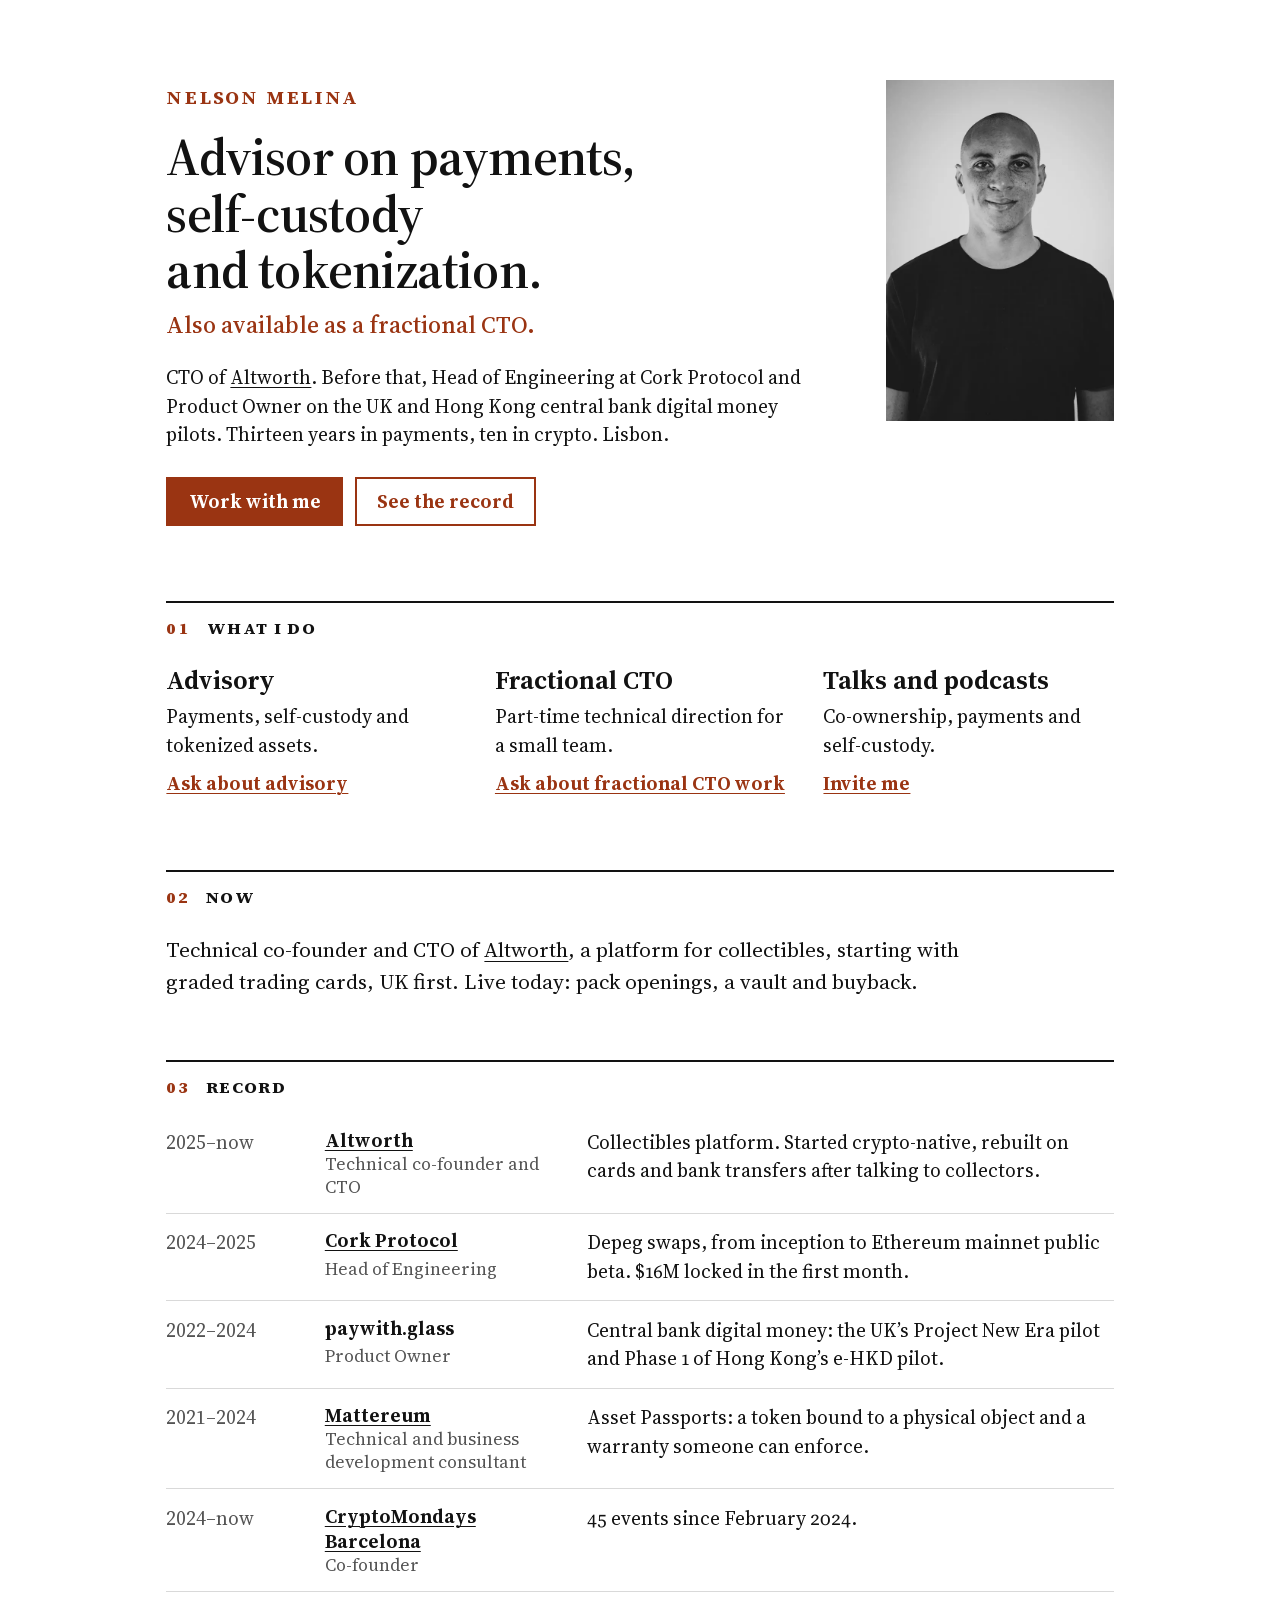
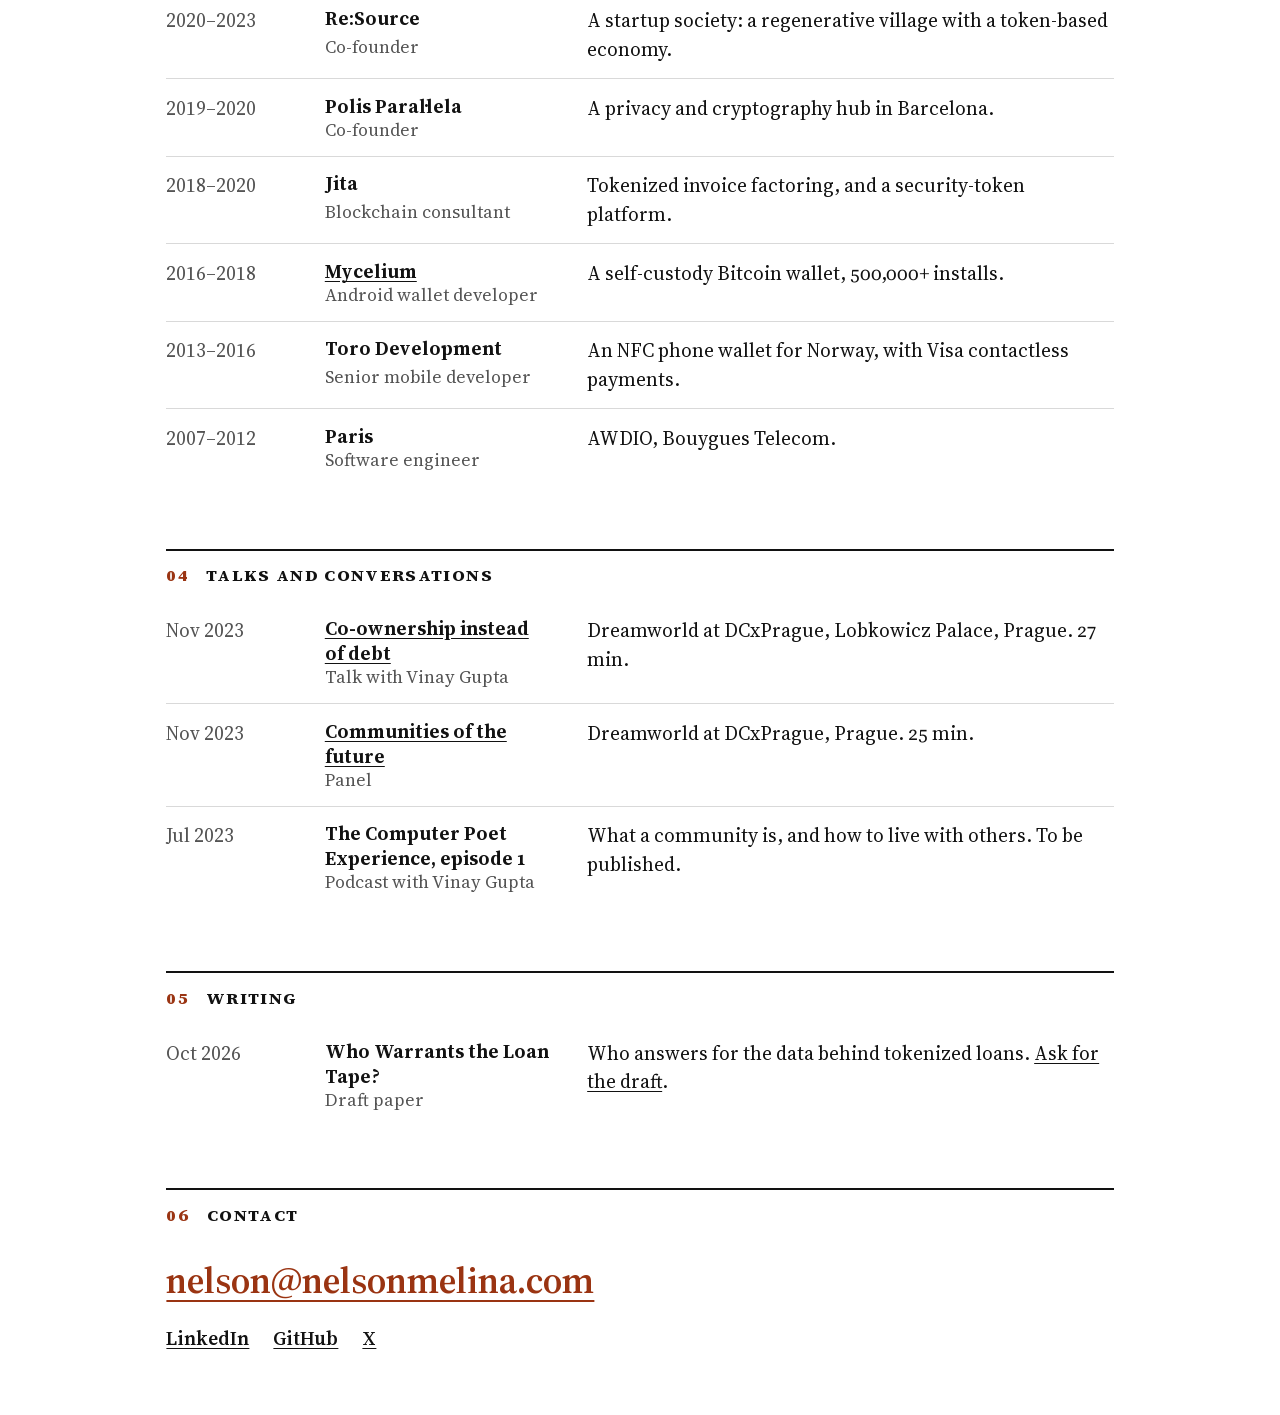
==== index.html @ e37957a2 "Publish nelsonmelina.com from layout A. Offer-first page he chose on 17 Nov 2026. CryptoMondays coun" ====
<!doctype html>
<html lang="en">
<head>
<meta charset="utf-8">
<meta name="viewport" content="width=device-width, initial-scale=1">
<link rel="canonical" href="https://nelsonmelina.com/">
<link rel="alternate" type="text/markdown" href="https://nelsonmelina.com/index.html.md">
<meta property="og:type" content="profile">
<meta property="og:title" content="Nelson Melina">
<meta property="og:description" content="Advisor on payments, self-custody and tokenization. Also available as a fractional CTO.">
<meta property="og:url" content="https://nelsonmelina.com/">
<meta property="og:image" content="https://nelsonmelina.com/portrait.jpg">
<meta name="twitter:card" content="summary">
<script type="application/ld+json">
{
  "@context": "https://schema.org",
  "@graph": [
    {
      "@type": "Person",
      "@id": "https://nelsonmelina.com/#nelson",
      "name": "Nelson Melina",
      "url": "https://nelsonmelina.com/",
      "image": "https://nelsonmelina.com/portrait.jpg",
      "email": "mailto:nelson@nelsonmelina.com",
      "jobTitle": "Advisor; Technical Co-founder and CTO, Altworth",
      "homeLocation": { "@type": "Place", "name": "Lisbon, Portugal" },
      "knowsAbout": ["payments", "self-custody", "tokenization", "central bank digital currency"],
      "sameAs": [
        "https://www.linkedin.com/in/nelsonmelina/",
        "https://github.com/computerpoet",
        "https://x.com/ComputerPoet"
      ]
    },
    {
      "@type": "ProfilePage",
      "@id": "https://nelsonmelina.com/#page",
      "url": "https://nelsonmelina.com/",
      "mainEntity": { "@id": "https://nelsonmelina.com/#nelson" }
    }
  ]
}
</script>
<title>Nelson Melina: advisor on payments, self-custody and tokenization</title>
<meta name="description" content="Nelson Melina advises on payments, self-custody and tokenization, and works as a fractional CTO. CTO of Altworth. Thirteen years in payments, ten in crypto. Lisbon.">
<link rel="preload" href="/fonts/source-serif-4.woff2" as="font" type="font/woff2" crossorigin>
<link rel="stylesheet" href="/base.css">
<link rel="stylesheet" href="a.css">
<link rel="icon" href="/favicon.png" type="image/png">
<meta name="color-scheme" content="light dark">
</head>
<body>
<a class="skip" href="#record">Skip to the record</a>

<header class="hero">
  <div class="hero-text">
    <p class="name">Nelson Melina</p>
    <h1>Advisor on payments, self&#8209;custody and tokenization.</h1>
    <p class="also">Also available as a fractional CTO.</p>
    <p class="proof">CTO of <a href="https://altworth.com/">Altworth</a>. Before that, Head of Engineering at Cork Protocol and Product Owner on the UK and Hong Kong central bank digital money pilots. Thirteen years in payments, ten in crypto. Lisbon.</p>
    <p class="cta">
      <a class="button primary" href="mailto:nelson@nelsonmelina.com?subject=Advisory">Work with me</a>
      <a class="button" href="#record">See the record</a>
    </p>
  </div>
  <figure class="portrait">
    <picture>
      <source srcset="/portrait.webp" type="image/webp">
      <img src="/portrait.jpg" alt="Nelson Melina, black and white portrait" width="600" height="900">
    </picture>
  </figure>
</header>

<main>

<section id="work" aria-labelledby="work-h">
  <h2 id="work-h"><span class="num">01</span> What I do</h2>
  <ul class="offers">
    <li>
      <h3>Advisory</h3>
      <p>Payments, self-custody and tokenized assets.</p>
      <p><a href="mailto:nelson@nelsonmelina.com?subject=Advisory">Ask about advisory</a></p>
    </li>
    <li>
      <h3>Fractional CTO</h3>
      <p>Part-time technical direction for a small team.</p>
      <p><a href="mailto:nelson@nelsonmelina.com?subject=Fractional%20CTO">Ask about fractional CTO work</a></p>
    </li>
    <li>
      <h3>Talks and podcasts</h3>
      <p>Co-ownership, payments and self-custody.</p>
      <p><a href="mailto:nelson@nelsonmelina.com?subject=Talk%20or%20podcast">Invite me</a></p>
    </li>
  </ul>
</section>

<section id="now" aria-labelledby="now-h">
  <h2 id="now-h"><span class="num">02</span> Now</h2>
  <p class="now">Technical co-founder and CTO of <a href="https://altworth.com/">Altworth</a>, a platform for collectibles, starting with graded trading cards, UK first. Live today: pack openings, a vault and buyback.</p>
</section>

<section id="record" aria-labelledby="record-h">
  <h2 id="record-h"><span class="num">03</span> Record</h2>
  <ol class="record">
    <li><span class="date">2025–now</span><span class="org"><a href="https://altworth.com/">Altworth</a></span><span class="role">Technical co-founder and CTO</span><span class="what">Collectibles platform. Started crypto-native, rebuilt on cards and bank transfers after talking to collectors.</span></li>
    <li><span class="date">2024–2025</span><span class="org"><a href="https://www.cork.tech/">Cork Protocol</a></span><span class="role">Head of Engineering</span><span class="what">Depeg swaps, from inception to Ethereum mainnet public beta. $16M locked in the first month.</span></li>
    <li><span class="date">2022–2024</span><span class="org">paywith.glass</span><span class="role">Product Owner</span><span class="what">Central bank digital money: the UK’s Project New Era pilot and Phase 1 of Hong Kong’s e-HKD pilot.</span></li>
    <li><span class="date">2021–2024</span><span class="org"><a href="https://mattereum.com/">Mattereum</a></span><span class="role">Technical and business development consultant</span><span class="what">Asset Passports: a token bound to a physical object and a warranty someone can enforce.</span></li>
    <li><span class="date">2024–now</span><span class="org"><a href="https://luma.com/cryptomondaysbcn">CryptoMondays Barcelona</a></span><span class="role">Co-founder</span><span class="what">45 events since February 2024.</span></li>
    <li><span class="date">2020–2023</span><span class="org">Re:Source</span><span class="role">Co-founder</span><span class="what">A startup society: a regenerative village with a token-based economy.</span></li>
    <li><span class="date">2019–2020</span><span class="org">Polis Paral·lela</span><span class="role">Co-founder</span><span class="what">A privacy and cryptography hub in Barcelona.</span></li>
    <li><span class="date">2018–2020</span><span class="org">Jita</span><span class="role">Blockchain consultant</span><span class="what">Tokenized invoice factoring, and a security-token platform.</span></li>
    <li><span class="date">2016–2018</span><span class="org"><a href="https://web.archive.org/web/20180308125553/https://play.google.com/store/apps/details?id=com.mycelium.wallet">Mycelium</a></span><span class="role">Android wallet developer</span><span class="what">A self-custody Bitcoin wallet, 500,000+ installs.</span></li>
    <li><span class="date">2013–2016</span><span class="org">Toro Development</span><span class="role">Senior mobile developer</span><span class="what">An NFC phone wallet for Norway, with Visa contactless payments.</span></li>
    <li><span class="date">2007–2012</span><span class="org">Paris</span><span class="role">Software engineer</span><span class="what">AWDIO, Bouygues Telecom.</span></li>
  </ol>
</section>

<section id="talks" aria-labelledby="talks-h">
  <h2 id="talks-h"><span class="num">04</span> Talks and conversations</h2>
  <ol class="record talks">
    <li><span class="date">Nov 2023</span><span class="org"><a href="https://www.youtube.com/watch?v=afgFGkOL-J0">Co-ownership instead of debt</a></span><span class="role">Talk with Vinay Gupta</span><span class="what">Dreamworld at DCxPrague, Lobkowicz Palace, Prague. 27 min.</span></li>
    <li><span class="date">Nov 2023</span><span class="org"><a href="https://www.youtube.com/watch?v=C_HpE7JoQ_I">Communities of the future</a></span><span class="role">Panel</span><span class="what">Dreamworld at DCxPrague, Prague. 25 min.</span></li>
    <li><span class="date">Jul 2023</span><span class="org">The Computer Poet Experience, episode 1</span><span class="role">Podcast with Vinay Gupta</span><span class="what">What a community is, and how to live with others. To be published.</span></li>
  </ol>
</section>

<section id="writing" aria-labelledby="writing-h">
  <h2 id="writing-h"><span class="num">05</span> Writing</h2>
  <ol class="record">
    <li><span class="date">Oct 2026</span><span class="org">Who Warrants the Loan Tape?</span><span class="role">Draft paper</span><span class="what">Who answers for the data behind tokenized loans. <a href="mailto:nelson@nelsonmelina.com?subject=Who%20Warrants%20the%20Loan%20Tape%3F%20draft">Ask for the draft</a>.</span></li>
  </ol>
</section>

<section id="contact" aria-labelledby="contact-h">
  <h2 id="contact-h"><span class="num">06</span> Contact</h2>
  <p class="mail"><a href="mailto:nelson@nelsonmelina.com">nelson@nelsonmelina.com</a></p>
  <ul class="links">
    <li><a href="https://www.linkedin.com/in/nelsonmelina/">LinkedIn</a></li>
    <li><a href="https://github.com/computerpoet">GitHub</a></li>
    <li><a href="https://x.com/ComputerPoet">X</a></li>
  </ul>
</section>

</main>
</body>
</html>
---- base.css ----
/* Shared base for the two Nov 2026 layout candidates. Source Serif 4 (SIL OFL), self-hosted.
   One accent colour (rust, #9a3412 light / #e8925c dark, both 7.3:1+ against the page). */

@font-face {
  font-family: "Source Serif 4";
  src: url("/fonts/source-serif-4.woff2") format("woff2");
  font-weight: 200 900;
  font-style: normal;
  font-display: swap;
}
@font-face {
  font-family: "Source Serif 4";
  src: url("/fonts/source-serif-4-italic.woff2") format("woff2");
  font-weight: 200 900;
  font-style: italic;
  font-display: swap;
}

:root {
  --paper: #ffffff;
  --ink: #121212;
  --muted: #545454;
  --hair: #d9d9d9;
  --accent: #9a3412;
  --on-accent: #ffffff;
  --gap: clamp(1.25rem, 0.8rem + 2vw, 2.5rem);
  color-scheme: light dark;
}
@media (prefers-color-scheme: dark) {
  :root {
    --paper: #121212;
    --ink: #ececec;
    --muted: #a6a6a6;
    --hair: #333333;
    --accent: #e8925c;
    --on-accent: #121212;
  }
}

*, *::before, *::after { box-sizing: border-box; }

html {
  font-family: "Source Serif 4", Georgia, "Times New Roman", serif;
  -webkit-text-size-adjust: 100%;
  text-size-adjust: 100%;
}
body {
  margin: 0;
  background: var(--paper);
  color: var(--ink);
  font-size: clamp(1.0625rem, 0.99rem + 0.3vw, 1.2rem);
  line-height: 1.5;
  font-optical-sizing: auto;
  font-variant-numeric: oldstyle-nums proportional-nums;
  font-kerning: normal;
  overflow-wrap: break-word;
}

a {
  color: inherit;
  text-decoration-line: underline;
  text-decoration-thickness: 1px;
  text-underline-offset: 0.18em;
}
a:hover { text-decoration-thickness: 2px; }
a:focus-visible { outline: 2px solid var(--accent); outline-offset: 3px; }

.skip {
  position: absolute;
  left: 1rem; top: -4rem;
  background: var(--ink); color: var(--paper);
  padding: 0.5rem 0.75rem;
  z-index: 20;
}
.skip:focus { top: 1rem; }

.button {
  display: inline-block;
  padding: 0.55em 1.05em 0.6em;
  border: 2px solid var(--accent);
  font-weight: 650;
  text-decoration: none;
  line-height: 1.2;
}
.button.primary { background: var(--accent); color: var(--on-accent); }
.button:not(.primary) { color: var(--accent); }
.button:hover { text-decoration: underline; text-decoration-thickness: 2px; }

.portrait img {
  display: block;
  width: 100%;
  height: auto;
  object-fit: cover;
  filter: grayscale(1);
}

.date, .when { font-variant-numeric: lining-nums tabular-nums; }
.muted { color: var(--muted); }

@media (prefers-reduced-motion: no-preference) {
  html { scroll-behavior: smooth; }
}
---- a.css ----
/* Layout A: one column, offer first, numbered sections, the record as a scannable list. */

.hero, main {
  max-width: 64rem;
  margin-inline: auto;
  padding-inline: var(--gap);
}

.hero {
  display: grid;
  grid-template-columns: minmax(0, 1fr) clamp(10rem, 7rem + 9vw, 15rem);
  gap: var(--gap);
  align-items: start;
  padding-top: clamp(2.5rem, 1rem + 5vw, 6rem);
  padding-bottom: clamp(2.5rem, 1.5rem + 4vw, 5rem);
}
.name {
  margin: 0 0 1rem;
  font-variant-caps: all-small-caps;
  letter-spacing: 0.08em;
  font-weight: 650;
  font-size: 1.15em;
  color: var(--accent);
}
h1 {
  margin: 0;
  font-size: clamp(1.9rem, 1.2rem + 2.6vw, 3.3rem);
  line-height: 1.08;
  font-weight: 600;
  letter-spacing: -0.015em;
  max-width: 20ch;
  text-wrap: balance;
}
.also {
  margin: 0.7rem 0 0;
  font-size: clamp(1.15rem, 1rem + 0.7vw, 1.5rem);
  line-height: 1.25;
  color: var(--accent);
  font-weight: 500;
}
.proof {
  margin: 1.4rem 0 0;
  max-width: 34em;
  color: var(--ink);
}
.cta { margin: 1.75rem 0 0; display: flex; flex-wrap: wrap; gap: 0.75rem; }
.portrait { margin: 0; }
.portrait img { aspect-ratio: 2 / 3; }

section { padding-bottom: clamp(2.5rem, 1.5rem + 3vw, 4rem); }
h2 {
  margin: 0 0 1.5rem;
  padding-top: 0.6rem;
  border-top: 2px solid var(--ink);
  font-size: 1em;
  font-weight: 700;
  font-variant-caps: all-small-caps;
  letter-spacing: 0.07em;
}
h2 .num {
  color: var(--accent);
  font-variant-numeric: lining-nums tabular-nums;
  margin-right: 0.6em;
}

/* Work with me */
.offers {
  list-style: none;
  margin: 0;
  padding: 0;
  display: grid;
  grid-template-columns: repeat(3, minmax(0, 1fr));
  gap: var(--gap);
}
.offers h3 {
  margin: 0 0 0.4rem;
  font-size: 1.35em;
  line-height: 1.15;
  font-weight: 650;
}
.offers p { margin: 0 0 0.6rem; }
.offers a { color: var(--accent); font-weight: 650; }

.now { margin: 0; max-width: 40em; font-size: 1.1em; }

/* Record, talks, writing: one row per entry */
.record { list-style: none; margin: 0; padding: 0; }
.record li {
  display: grid;
  grid-template-columns: 7.5rem minmax(0, 14rem) minmax(0, 1fr);
  grid-template-areas: "date org what" "date role what";
  column-gap: var(--gap);
  padding: 0.9rem 0;
  border-top: 1px solid var(--hair);
}
.record li:first-child { border-top: 0; padding-top: 0.2rem; }
.record .date { grid-area: date; color: var(--muted); }
.record .org { grid-area: org; font-weight: 650; line-height: 1.3; }
.record .role { grid-area: role; color: var(--muted); font-size: 0.92em; line-height: 1.3; }
.record .what { grid-area: what; }

.mail {
  margin: 0 0 1rem;
  font-size: clamp(1.4rem, 1rem + 2vw, 2.3rem);
  font-weight: 600;
}
.mail a { color: var(--accent); text-decoration-thickness: 2px; }
.links {
  list-style: none;
  margin: 0;
  padding: 0;
  display: flex;
  flex-wrap: wrap;
  gap: 0.4rem 1.5rem;
  font-weight: 600;
}

@media (max-width: 56rem) {
  .offers { grid-template-columns: minmax(0, 1fr); gap: 1.5rem; }
  .record li {
    grid-template-columns: 6rem minmax(0, 1fr);
    grid-template-areas: "date org" "date role" "date what";
  }
  .record .what { margin-top: 0.3rem; }
}
@media (max-width: 40rem) {
  .hero { grid-template-columns: minmax(0, 1fr) 5.5rem; gap: 1rem; padding-top: 1.75rem; align-items: start; }
  .hero-text { display: contents; }
  .name { grid-column: 1; grid-row: 1; align-self: center; margin: 0; }
  .portrait { grid-column: 2; grid-row: 1; }
  .portrait img { aspect-ratio: 1 / 1; object-position: 50% 12%; }
  h1, .also, .proof, .cta { grid-column: 1 / -1; }
  .record li {
    grid-template-columns: minmax(0, 1fr);
    grid-template-areas: "date" "org" "role" "what";
  }
}
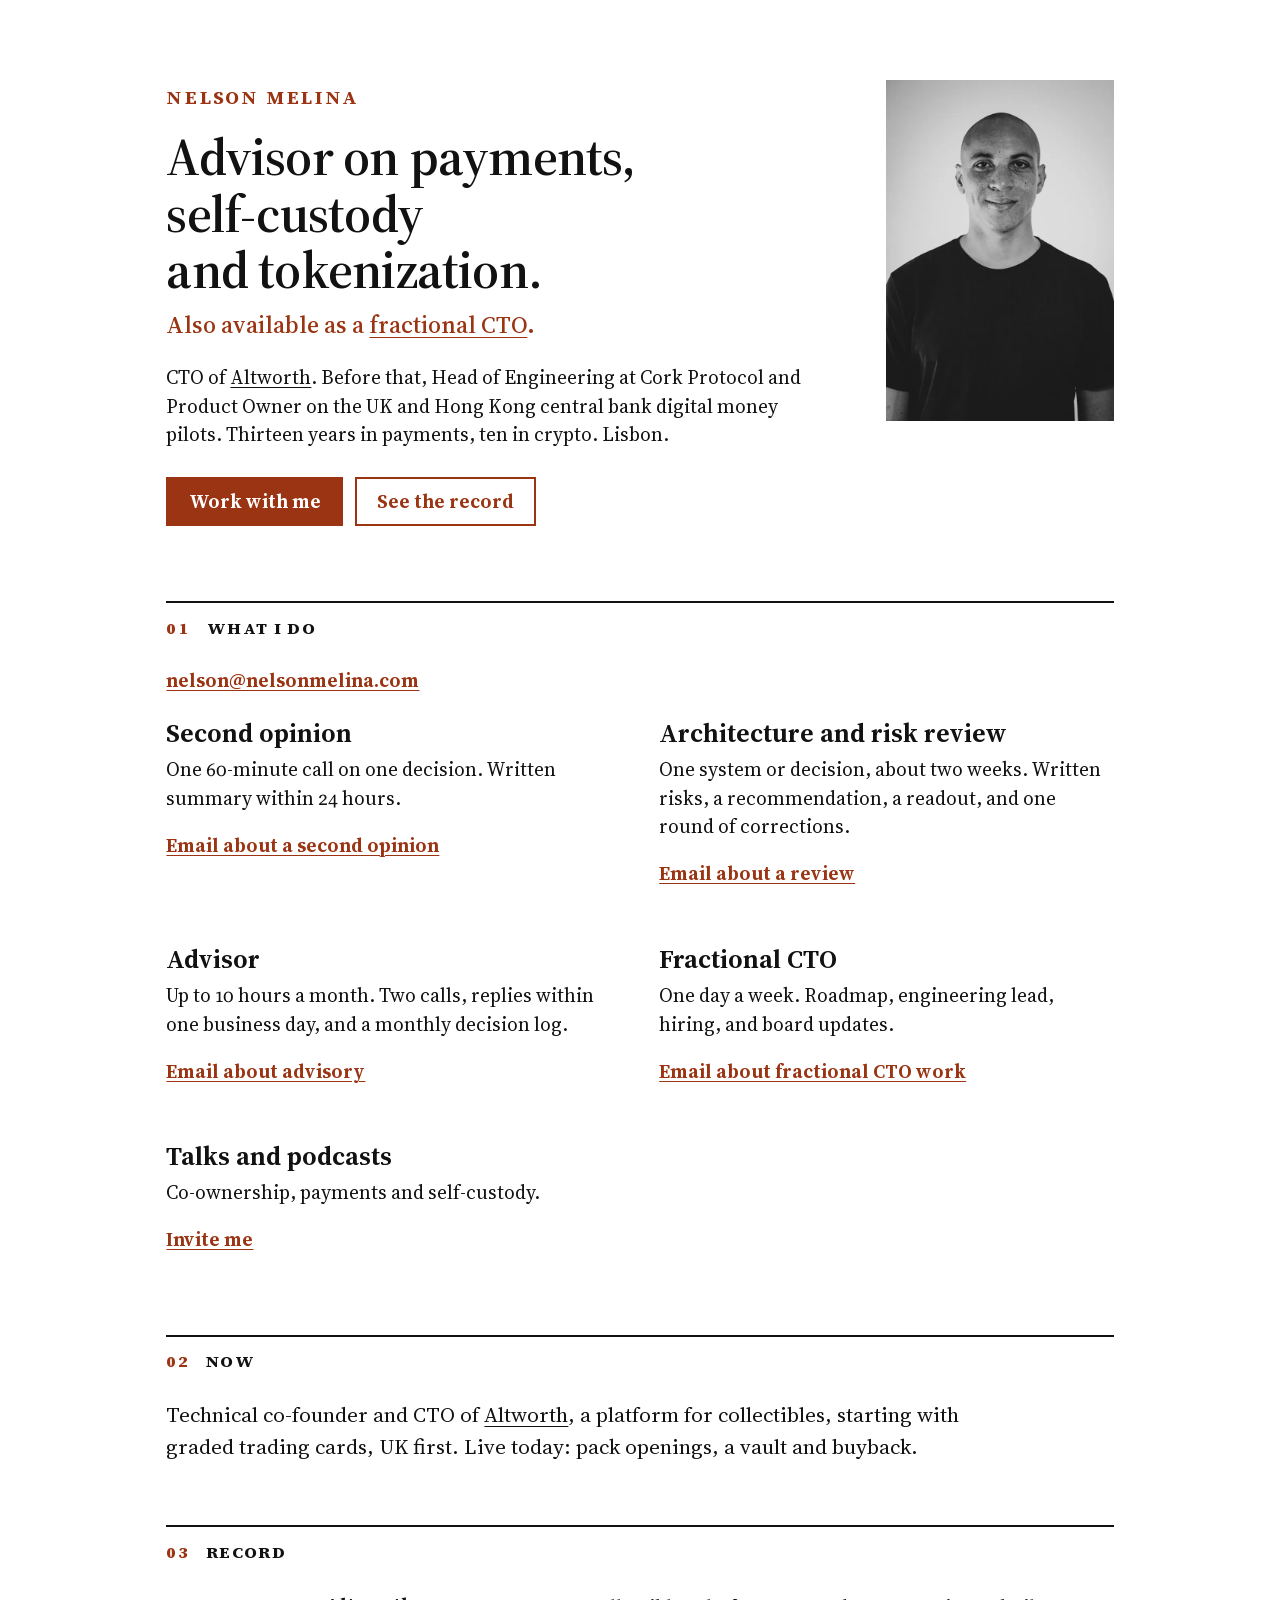
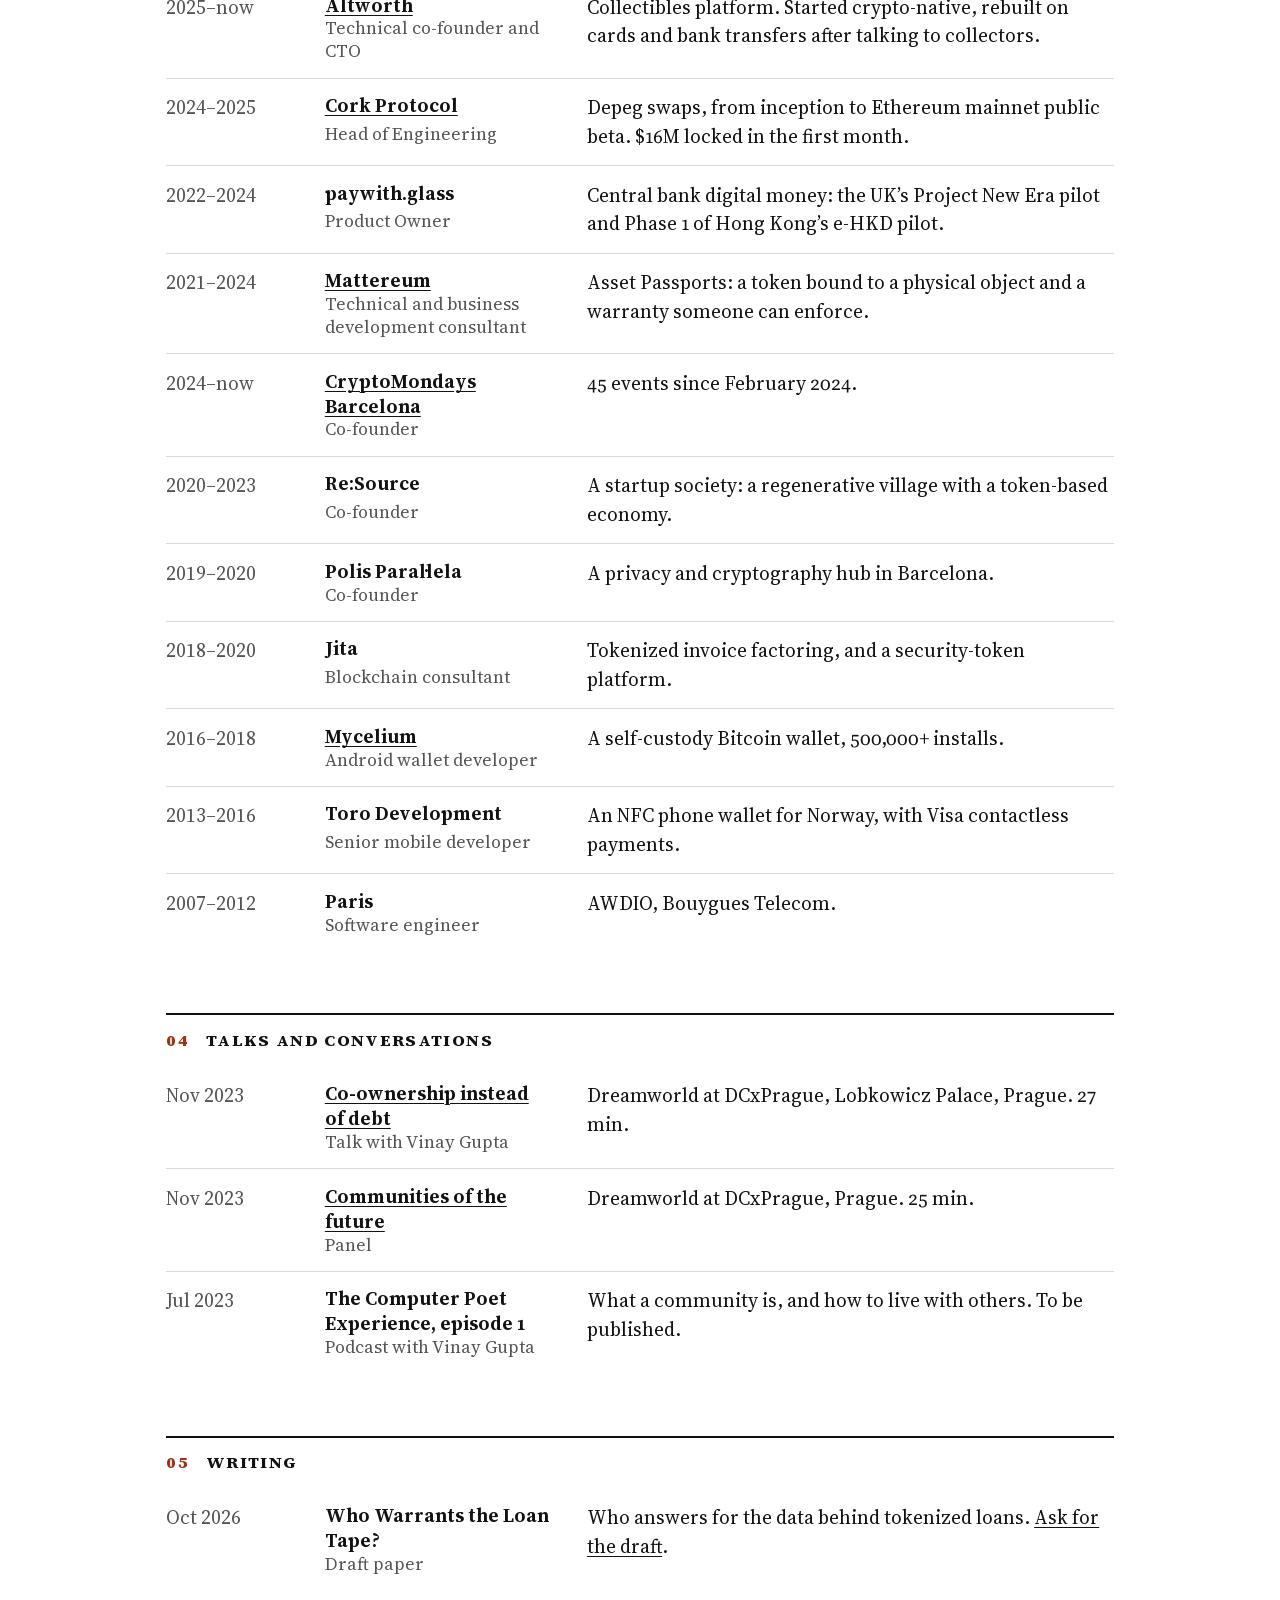
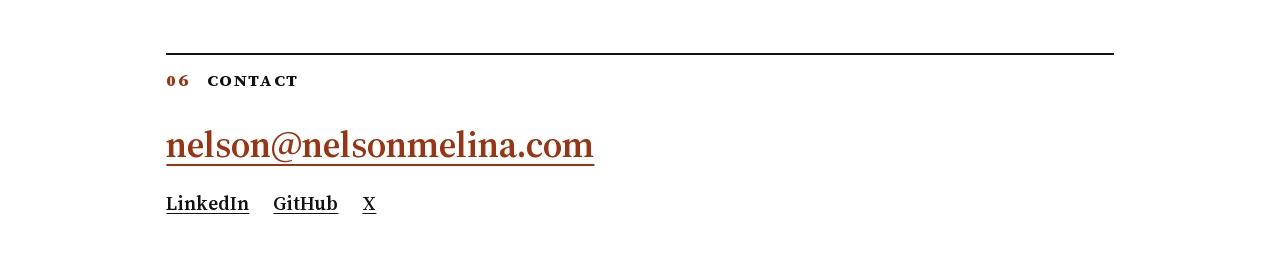
==== commit 7d2f6791: "Put the four advisory scopes on the page, with no prices. Work with me now lands on that section. Th" ====
--- a/index.html
+++ b/index.html
@@ -55,10 +55,10 @@
   <div class="hero-text">
     <p class="name">Nelson Melina</p>
     <h1>Advisor on payments, self&#8209;custody and tokenization.</h1>
-    <p class="also">Also available as a fractional CTO.</p>
+    <p class="also">Also available as a <a href="#fractional-cto">fractional CTO</a>.</p>
     <p class="proof">CTO of <a href="https://altworth.com/">Altworth</a>. Before that, Head of Engineering at Cork Protocol and Product Owner on the UK and Hong Kong central bank digital money pilots. Thirteen years in payments, ten in crypto. Lisbon.</p>
     <p class="cta">
-      <a class="button primary" href="mailto:nelson@nelsonmelina.com?subject=Advisory">Work with me</a>
+      <a class="button primary" href="#work">Work with me</a>
       <a class="button" href="#record">See the record</a>
     </p>
   </div>
@@ -74,18 +74,29 @@
 
 <section id="work" aria-labelledby="work-h">
   <h2 id="work-h"><span class="num">01</span> What I do</h2>
+  <p class="work-mail"><a href="mailto:nelson@nelsonmelina.com">nelson@nelsonmelina.com</a></p>
   <ul class="offers">
-    <li>
-      <h3>Advisory</h3>
-      <p>Payments, self-custody and tokenized assets.</p>
-      <p><a href="mailto:nelson@nelsonmelina.com?subject=Advisory">Ask about advisory</a></p>
+    <li id="second-opinion">
+      <h3>Second opinion</h3>
+      <p>One 60-minute call on one decision. Written summary within 24 hours.</p>
+      <p><a href="mailto:nelson@nelsonmelina.com?subject=Second%20opinion">Email about a second opinion</a></p>
     </li>
-    <li>
+    <li id="architecture-review">
+      <h3>Architecture and risk review</h3>
+      <p>One system or decision, about two weeks. Written risks, a recommendation, a readout, and one round of corrections.</p>
+      <p><a href="mailto:nelson@nelsonmelina.com?subject=Architecture%20and%20risk%20review">Email about a review</a></p>
+    </li>
+    <li id="advisor">
+      <h3>Advisor</h3>
+      <p>Up to 10 hours a month. Two calls, replies within one business day, and a monthly decision log.</p>
+      <p><a href="mailto:nelson@nelsonmelina.com?subject=Advisor">Email about advisory</a></p>
+    </li>
+    <li id="fractional-cto">
       <h3>Fractional CTO</h3>
-      <p>Part-time technical direction for a small team.</p>
-      <p><a href="mailto:nelson@nelsonmelina.com?subject=Fractional%20CTO">Ask about fractional CTO work</a></p>
+      <p>One day a week. Roadmap, engineering lead, hiring, and board updates.</p>
+      <p><a href="mailto:nelson@nelsonmelina.com?subject=Fractional%20CTO">Email about fractional CTO work</a></p>
     </li>
-    <li>
+    <li id="talks-offer">
       <h3>Talks and podcasts</h3>
       <p>Co-ownership, payments and self-custody.</p>
       <p><a href="mailto:nelson@nelsonmelina.com?subject=Talk%20or%20podcast">Invite me</a></p>
--- a/a.css
+++ b/a.css
@@ -47,6 +47,7 @@
 .portrait { margin: 0; }
 .portrait img { aspect-ratio: 2 / 3; }
 
+section, .offers li { scroll-margin-top: 1rem; }
 section { padding-bottom: clamp(2.5rem, 1.5rem + 3vw, 4rem); }
 h2 {
   margin: 0 0 1.5rem;
@@ -69,7 +70,7 @@
   margin: 0;
   padding: 0;
   display: grid;
-  grid-template-columns: repeat(3, minmax(0, 1fr));
+  grid-template-columns: repeat(2, minmax(0, 1fr));
   gap: var(--gap);
 }
 .offers h3 {
@@ -79,7 +80,9 @@
   font-weight: 650;
 }
 .offers p { margin: 0 0 0.6rem; }
-.offers a { color: var(--accent); font-weight: 650; }
+.offers a { color: var(--accent); font-weight: 650; display: inline-block; padding-block: 0.45em; }
+.work-mail { margin: 0 0 1.5rem; max-width: 40em; }
+.work-mail a { color: var(--accent); font-weight: 650; }
 
 .now { margin: 0; max-width: 40em; font-size: 1.1em; }
 
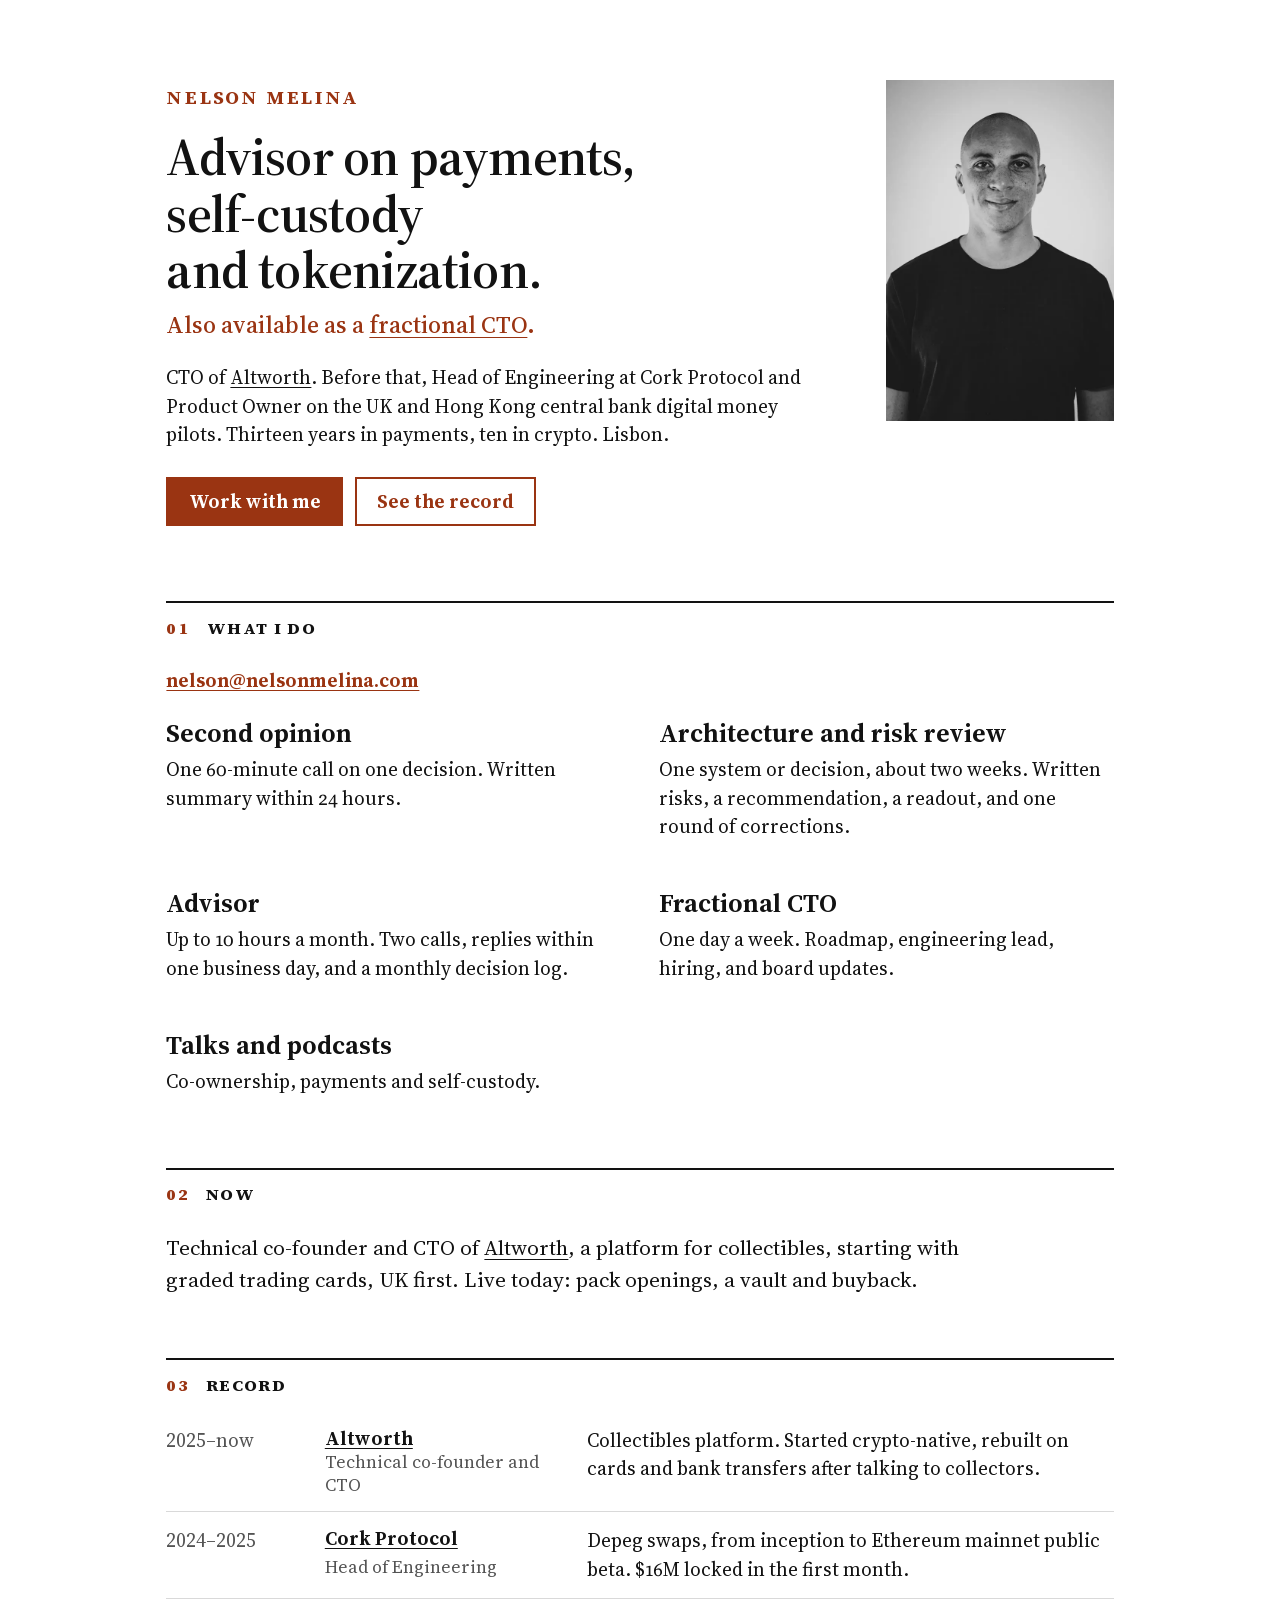
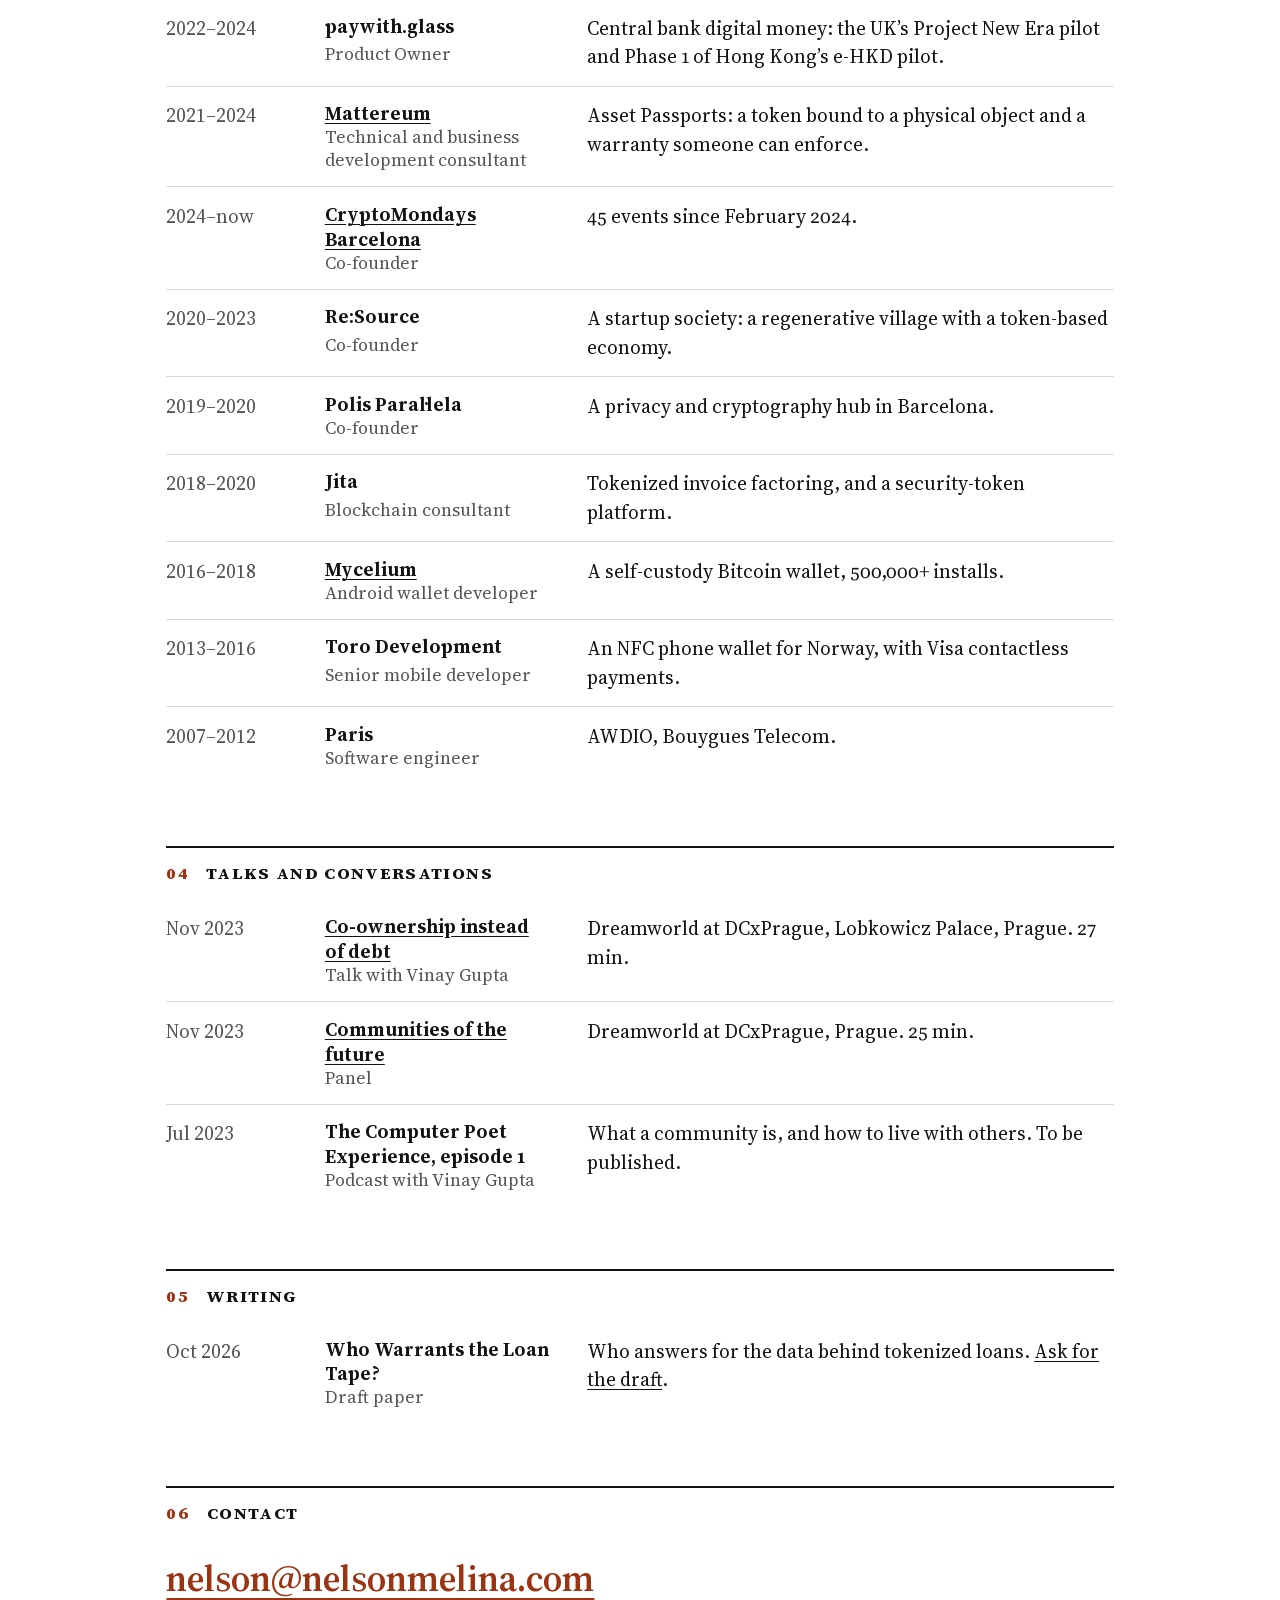
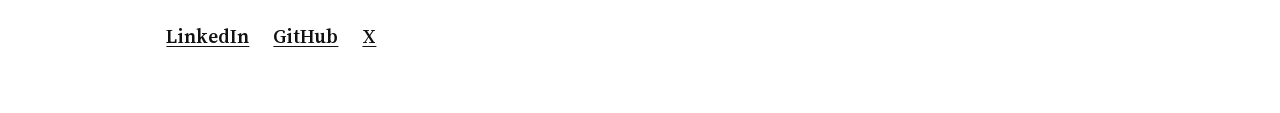
==== commit eba962f1: "One email in What I do, not a mail link on every card." ====
--- a/index.html
+++ b/index.html
@@ -79,27 +79,22 @@
     <li id="second-opinion">
       <h3>Second opinion</h3>
       <p>One 60-minute call on one decision. Written summary within 24 hours.</p>
-      <p><a href="mailto:nelson@nelsonmelina.com?subject=Second%20opinion">Email about a second opinion</a></p>
     </li>
     <li id="architecture-review">
       <h3>Architecture and risk review</h3>
       <p>One system or decision, about two weeks. Written risks, a recommendation, a readout, and one round of corrections.</p>
-      <p><a href="mailto:nelson@nelsonmelina.com?subject=Architecture%20and%20risk%20review">Email about a review</a></p>
     </li>
     <li id="advisor">
       <h3>Advisor</h3>
       <p>Up to 10 hours a month. Two calls, replies within one business day, and a monthly decision log.</p>
-      <p><a href="mailto:nelson@nelsonmelina.com?subject=Advisor">Email about advisory</a></p>
     </li>
     <li id="fractional-cto">
       <h3>Fractional CTO</h3>
       <p>One day a week. Roadmap, engineering lead, hiring, and board updates.</p>
-      <p><a href="mailto:nelson@nelsonmelina.com?subject=Fractional%20CTO">Email about fractional CTO work</a></p>
     </li>
     <li id="talks-offer">
       <h3>Talks and podcasts</h3>
       <p>Co-ownership, payments and self-custody.</p>
-      <p><a href="mailto:nelson@nelsonmelina.com?subject=Talk%20or%20podcast">Invite me</a></p>
     </li>
   </ul>
 </section>
